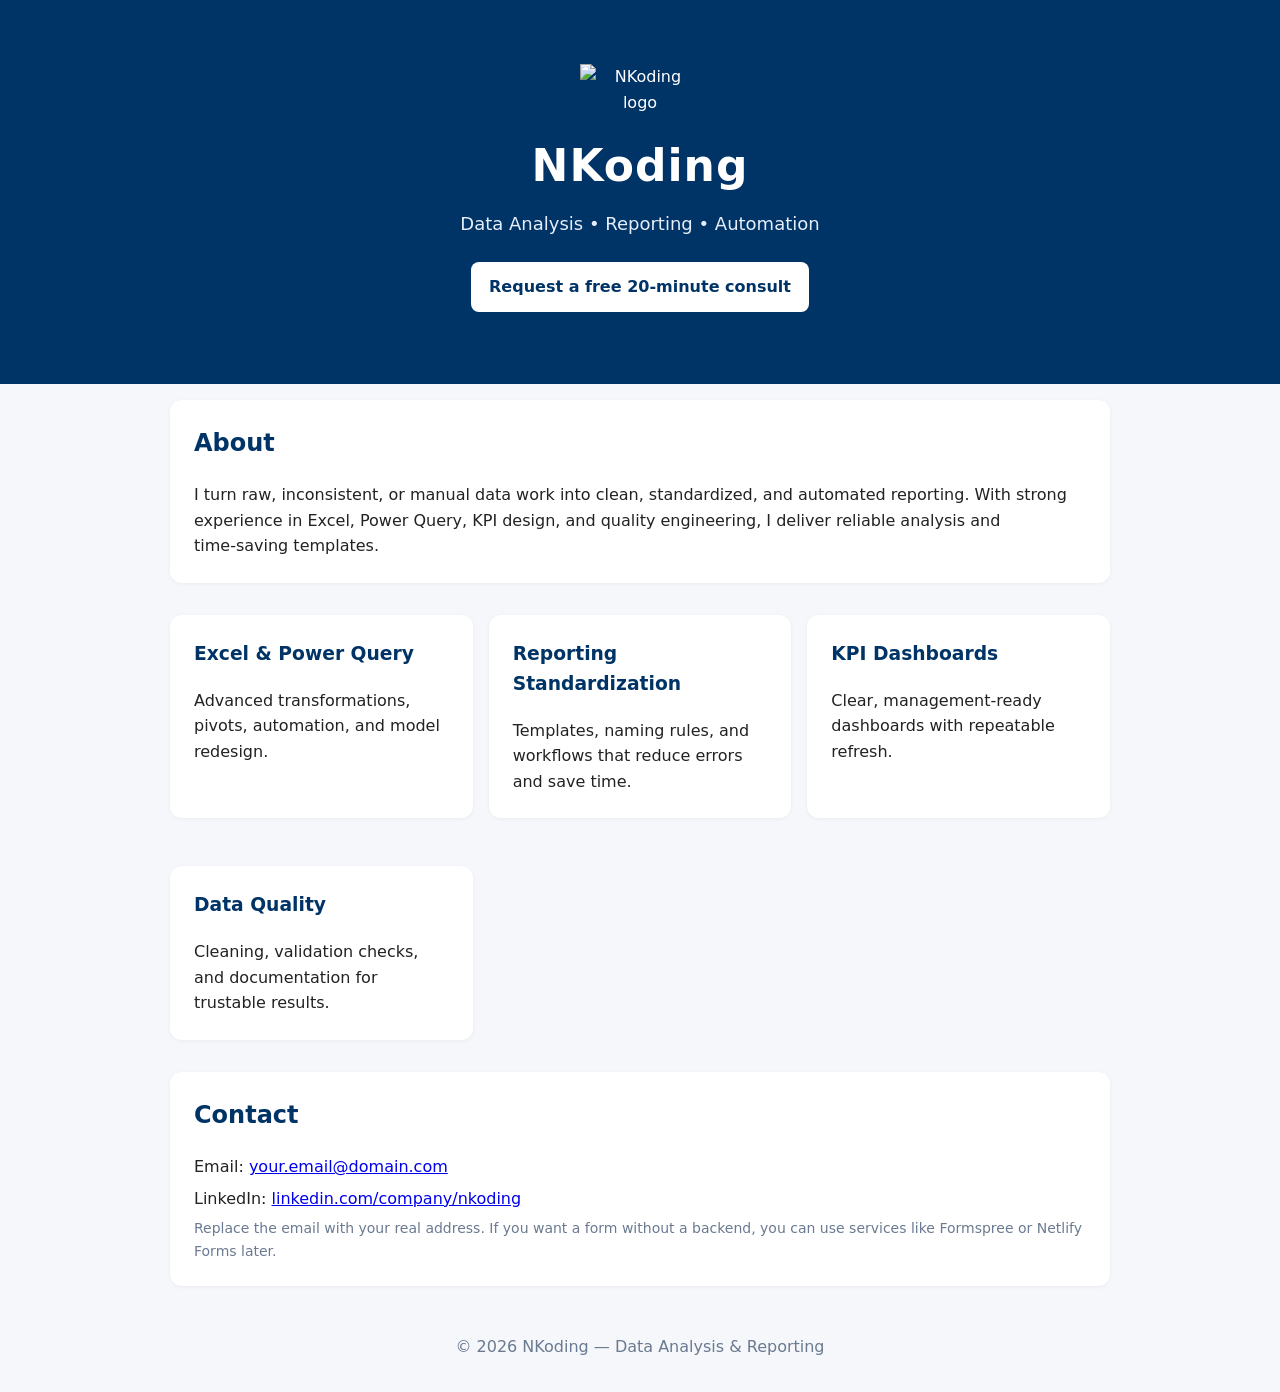
==== index.html @ 4d00afbb "Add files via upload" ====
<!DOCTYPE html>
<html lang="en">
<head>
  <meta charset="UTF-8" />
  <meta name="viewport" content="width=device-width, initial-scale=1" />
  <title>NKoding – Data Analysis, Reporting & Automation</title>
  <meta name="description" content="NKoding helps teams turn messy data into clear, automated reporting. Excel • Power Query • KPI Dashboards • Standardization." />
  <link rel="icon" href="/assets/favicon.png" type="image/png" />
  <meta property="og:title" content="NKoding – Data Analysis, Reporting & Automation" />
  <meta property="og:description" content="Excel • Reporting • Automation. Freelance consulting for clear, reliable insights." />
  <meta property="og:type" content="website" />
  <meta property="og:url" content="https://nkoding.github.io" />
  <meta property="og:image" content="https://nkoding.github.io/assets/og-image.png" />
  <link rel="stylesheet" href="/styles.css" />
</head>
<body>
  <header class="hero">
    <div class="wrap">
      <img class="logo" src="/assets/logo-white.png" alt="NKoding logo" />
      <h1>NKoding</h1>
      <p class="tag">Data Analysis • Reporting • Automation</p>
      <a class="cta" href="#contact">Request a free 20‑minute consult</a>
    </div>
  </header>

  <main class="wrap">
    <section class="card">
      <h2>About</h2>
      <p>I turn raw, inconsistent, or manual data work into clean, standardized, and automated reporting. With strong experience in Excel, Power Query, KPI design, and quality engineering, I deliver reliable analysis and time‑saving templates.</p>
    </section>

    <section class="grid">
      <div class="card">
        <h3>Excel & Power Query</h3>
        <p>Advanced transformations, pivots, automation, and model redesign.</p>
      </div>
      <div class="card">
        <h3>Reporting Standardization</h3>
        <p>Templates, naming rules, and workflows that reduce errors and save time.</p>
      </div>
      <div class="card">
        <h3>KPI Dashboards</h3>
        <p>Clear, management‑ready dashboards with repeatable refresh.</p>
      </div>
      <div class="card">
        <h3>Data Quality</h3>
        <p>Cleaning, validation checks, and documentation for trustable results.</p>
      </div>
    </section>

    <section id="contact" class="card">
      <h2>Contact</h2>
      <p>Email: <a href="mailto:your.email@domain.com">your.email@domain.com</a></p>
      <p>LinkedIn: <a href="https://www.linkedin.com/company/nkoding/" target="_blank" rel="noreferrer">linkedin.com/company/nkoding</a></p>
      <p class="note">Replace the email with your real address. If you want a form without a backend, you can use services like Formspree or Netlify Forms later.</p>
    </section>
  </main>

  <footer class="footer">© 2026 NKoding — Data Analysis & Reporting</footer>

  <!-- Optional: Google Analytics (GA4). Replace G-XXXXXXX with your ID. -->
  <!-- <script async src="https://www.googletagmanager.com/gtag/js?id=G-XXXXXXX"></script>
  <script>
    window.dataLayer = window.dataLayer || [];
    function gtag(){{dataLayer.push(arguments);}} gtag('js', new Date()); gtag('config', 'G-XXXXXXX');
  </script> -->
</body>
</html>
---- styles.css ----
:root{--ink:#003366;--bg:#f5f7fa;--text:#222;--muted:#6a7a90;--card:#fff;}
*{box-sizing:border-box}
html,body{margin:0;padding:0}
body{font-family:system-ui,-apple-system,Segoe UI,Roboto,Arial,sans-serif;background:var(--bg);color:var(--text);line-height:1.6}
.wrap{max-width:980px;margin:0 auto;padding:0 20px}
.hero{background:var(--ink);color:#fff;padding:64px 0 72px;text-align:center}
.logo{width:120px;height:auto;margin:0 auto 16px;display:block}
.hero h1{margin:0;font-size:44px;letter-spacing:1px}
.tag{margin:8px 0 24px;color:#e6eef9;font-size:18px}
.cta{display:inline-block;background:#fff;color:var(--ink);padding:12px 18px;border-radius:8px;text-decoration:none;font-weight:600}
main{padding:32px 0}
.card{background:var(--card);border-radius:12px;padding:24px;margin:16px 0;box-shadow:0 1px 4px rgba(0,0,0,.05)}
.grid{display:grid;grid-template-columns:repeat(auto-fit,minmax(240px,1fr));gap:16px}
.card h2,.card h3{color:var(--ink);margin-top:0}
.card p{margin:6px 0 0}
.note{color:var(--muted);font-size:14px}
.footer{text-align:center;color:var(--muted);padding:32px 0}
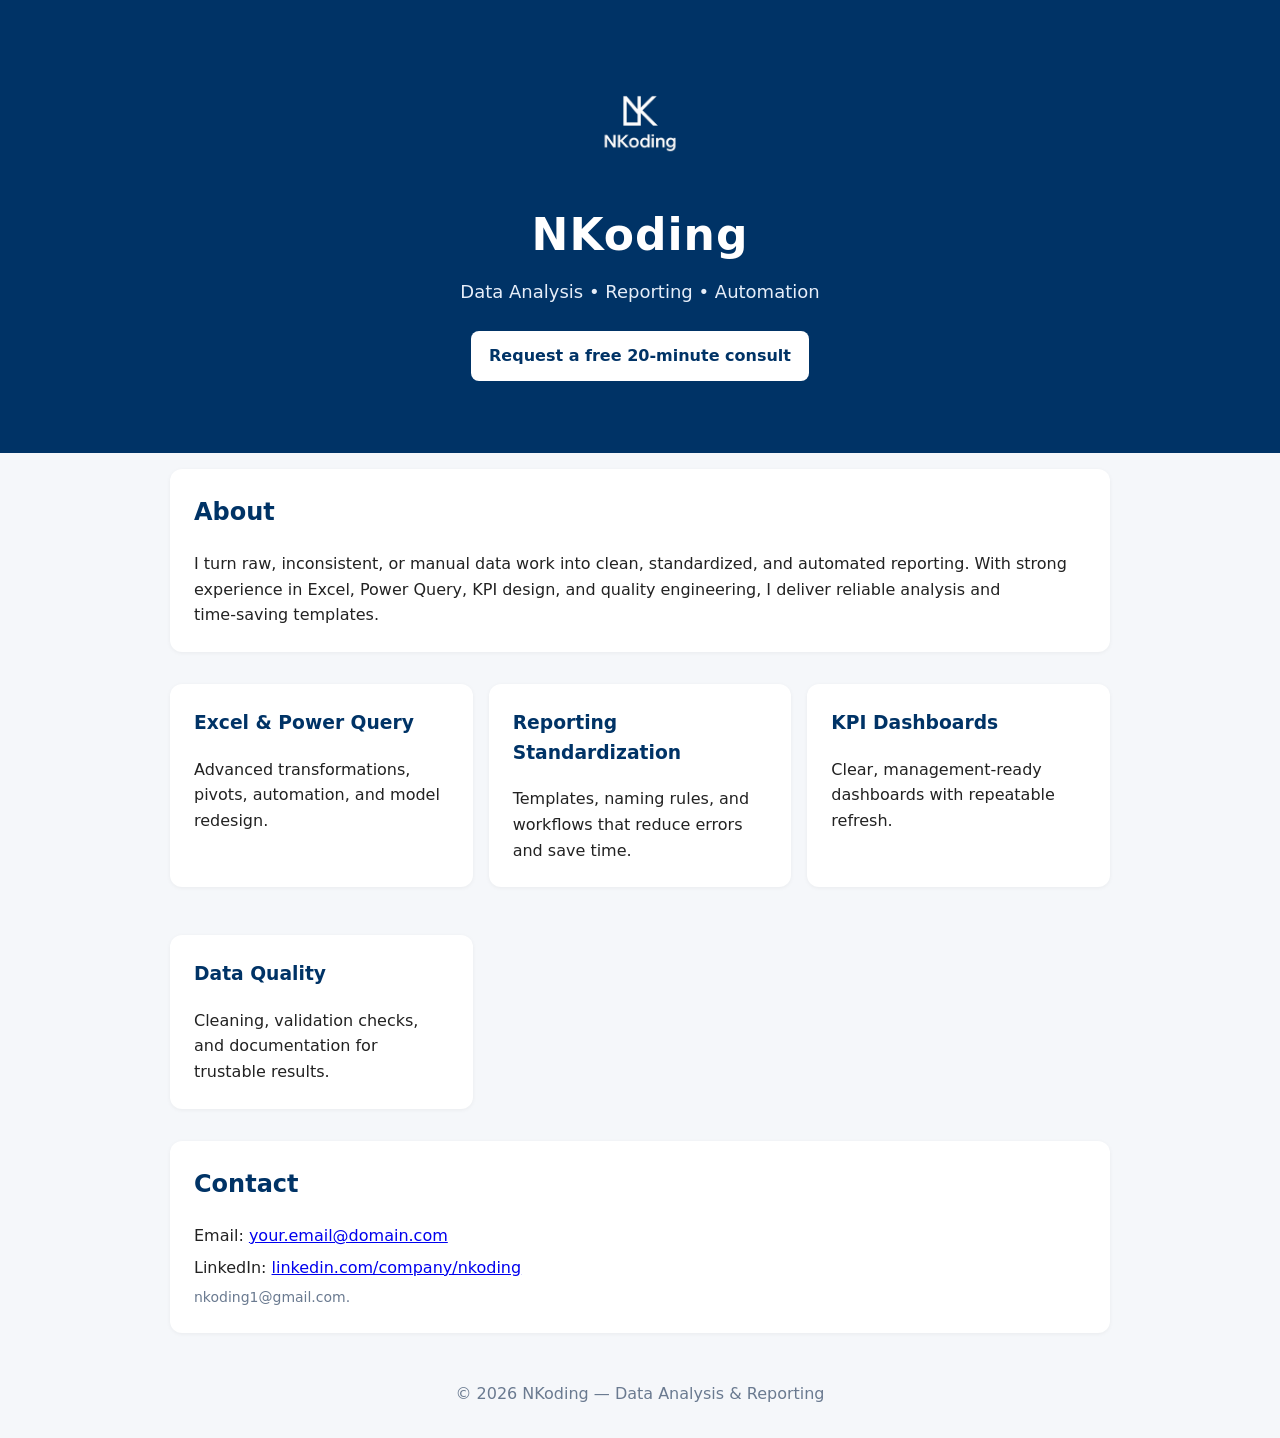
==== commit cf4801e8: "Update index.html" ====
--- a/index.html
+++ b/index.html
@@ -5,18 +5,18 @@
   <meta name="viewport" content="width=device-width, initial-scale=1" />
   <title>NKoding – Data Analysis, Reporting & Automation</title>
   <meta name="description" content="NKoding helps teams turn messy data into clear, automated reporting. Excel • Power Query • KPI Dashboards • Standardization." />
-  <link rel="icon" href="/assets/favicon.png" type="image/png" />
+  <link rel="icon" href="assets/favicon.png" type="image/png" />
   <meta property="og:title" content="NKoding – Data Analysis, Reporting & Automation" />
   <meta property="og:description" content="Excel • Reporting • Automation. Freelance consulting for clear, reliable insights." />
   <meta property="og:type" content="website" />
-  <meta property="og:url" content="https://nkoding.github.io" />
-  <meta property="og:image" content="https://nkoding.github.io/assets/og-image.png" />
-  <link rel="stylesheet" href="/styles.css" />
+  <meta property="og:url" content="https://nkoding92.github.io/nkoding.github.io" />
+  <meta property="og:image" content="assets/og-image.png" />
+  <link rel="stylesheet" href="styles.css" />
 </head>
 <body>
   <header class="hero">
     <div class="wrap">
-      <img class="logo" src="/assets/logo-white.png" alt="NKoding logo" />
+      <img class="logo" src="assets/logo-white.png" alt="NKoding logo" />
       <h1>NKoding</h1>
       <p class="tag">Data Analysis • Reporting • Automation</p>
       <a class="cta" href="#contact">Request a free 20‑minute consult</a>
@@ -52,17 +52,10 @@
       <h2>Contact</h2>
       <p>Email: <a href="mailto:your.email@domain.com">your.email@domain.com</a></p>
       <p>LinkedIn: <a href="https://www.linkedin.com/company/nkoding/" target="_blank" rel="noreferrer">linkedin.com/company/nkoding</a></p>
-      <p class="note">Replace the email with your real address. If you want a form without a backend, you can use services like Formspree or Netlify Forms later.</p>
+      <p class="note">nkoding1@gmail.com.</p>
     </section>
   </main>
 
   <footer class="footer">© 2026 NKoding — Data Analysis & Reporting</footer>
-
-  <!-- Optional: Google Analytics (GA4). Replace G-XXXXXXX with your ID. -->
-  <!-- <script async src="https://www.googletagmanager.com/gtag/js?id=G-XXXXXXX"></script>
-  <script>
-    window.dataLayer = window.dataLayer || [];
-    function gtag(){{dataLayer.push(arguments);}} gtag('js', new Date()); gtag('config', 'G-XXXXXXX');
-  </script> -->
 </body>
 </html>
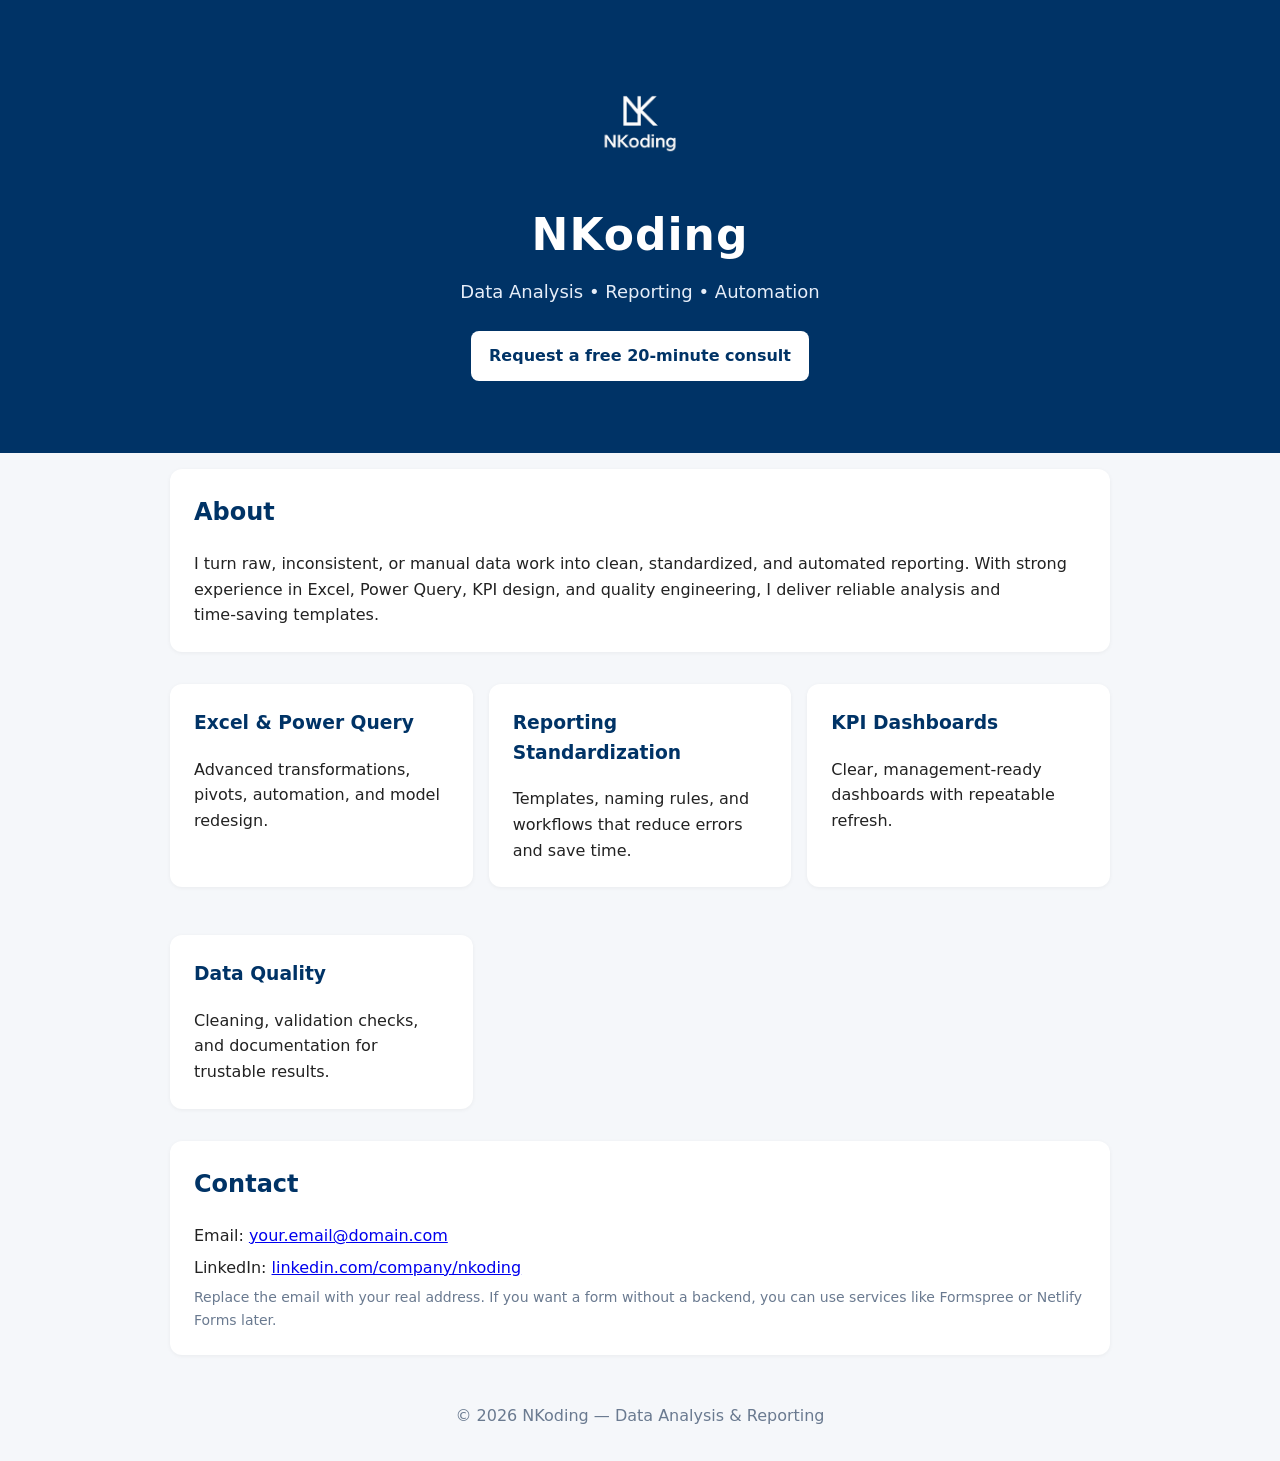
==== commit 82dbf05e: "Add files via upload" ====
--- a/index.html
+++ b/index.html
@@ -52,10 +52,10 @@
       <h2>Contact</h2>
       <p>Email: <a href="mailto:your.email@domain.com">your.email@domain.com</a></p>
       <p>LinkedIn: <a href="https://www.linkedin.com/company/nkoding/" target="_blank" rel="noreferrer">linkedin.com/company/nkoding</a></p>
-      <p class="note">nkoding1@gmail.com.</p>
+      <p class="note">Replace the email with your real address. If you want a form without a backend, you can use services like Formspree or Netlify Forms later.</p>
     </section>
   </main>
 
   <footer class="footer">© 2026 NKoding — Data Analysis & Reporting</footer>
 </body>
-</html>
+</html>
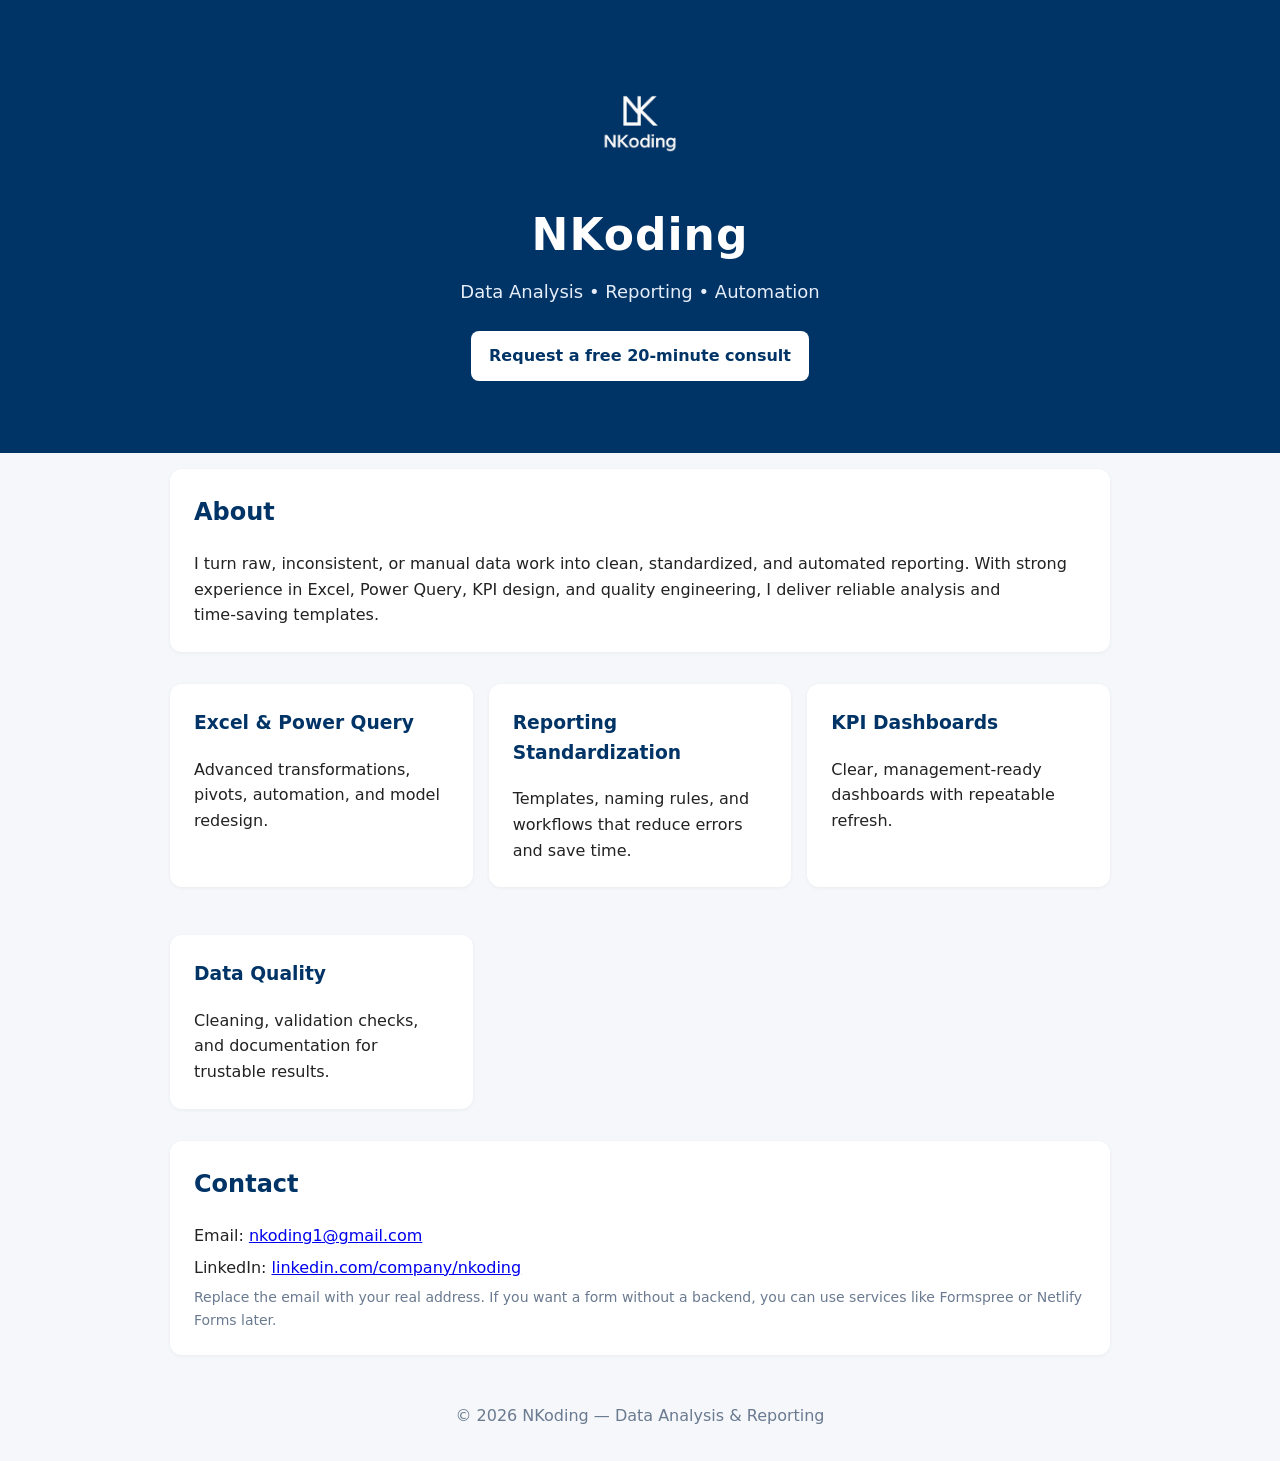
==== commit 6888e063: "Update index.html Update email 2" ====
--- a/index.html
+++ b/index.html
@@ -50,7 +50,7 @@
 
     <section id="contact" class="card">
       <h2>Contact</h2>
-      <p>Email: <a href="mailto:your.email@domain.com">your.email@domain.com</a></p>
+      <p>Email: <a href="mailto:nkoding1@gmail.com">nkoding1@gmail.com</a></p>
       <p>LinkedIn: <a href="https://www.linkedin.com/company/nkoding/" target="_blank" rel="noreferrer">linkedin.com/company/nkoding</a></p>
       <p class="note">Replace the email with your real address. If you want a form without a backend, you can use services like Formspree or Netlify Forms later.</p>
     </section>
@@ -58,4 +58,4 @@
 
   <footer class="footer">© 2026 NKoding — Data Analysis & Reporting</footer>
 </body>
-</html>+</html>
